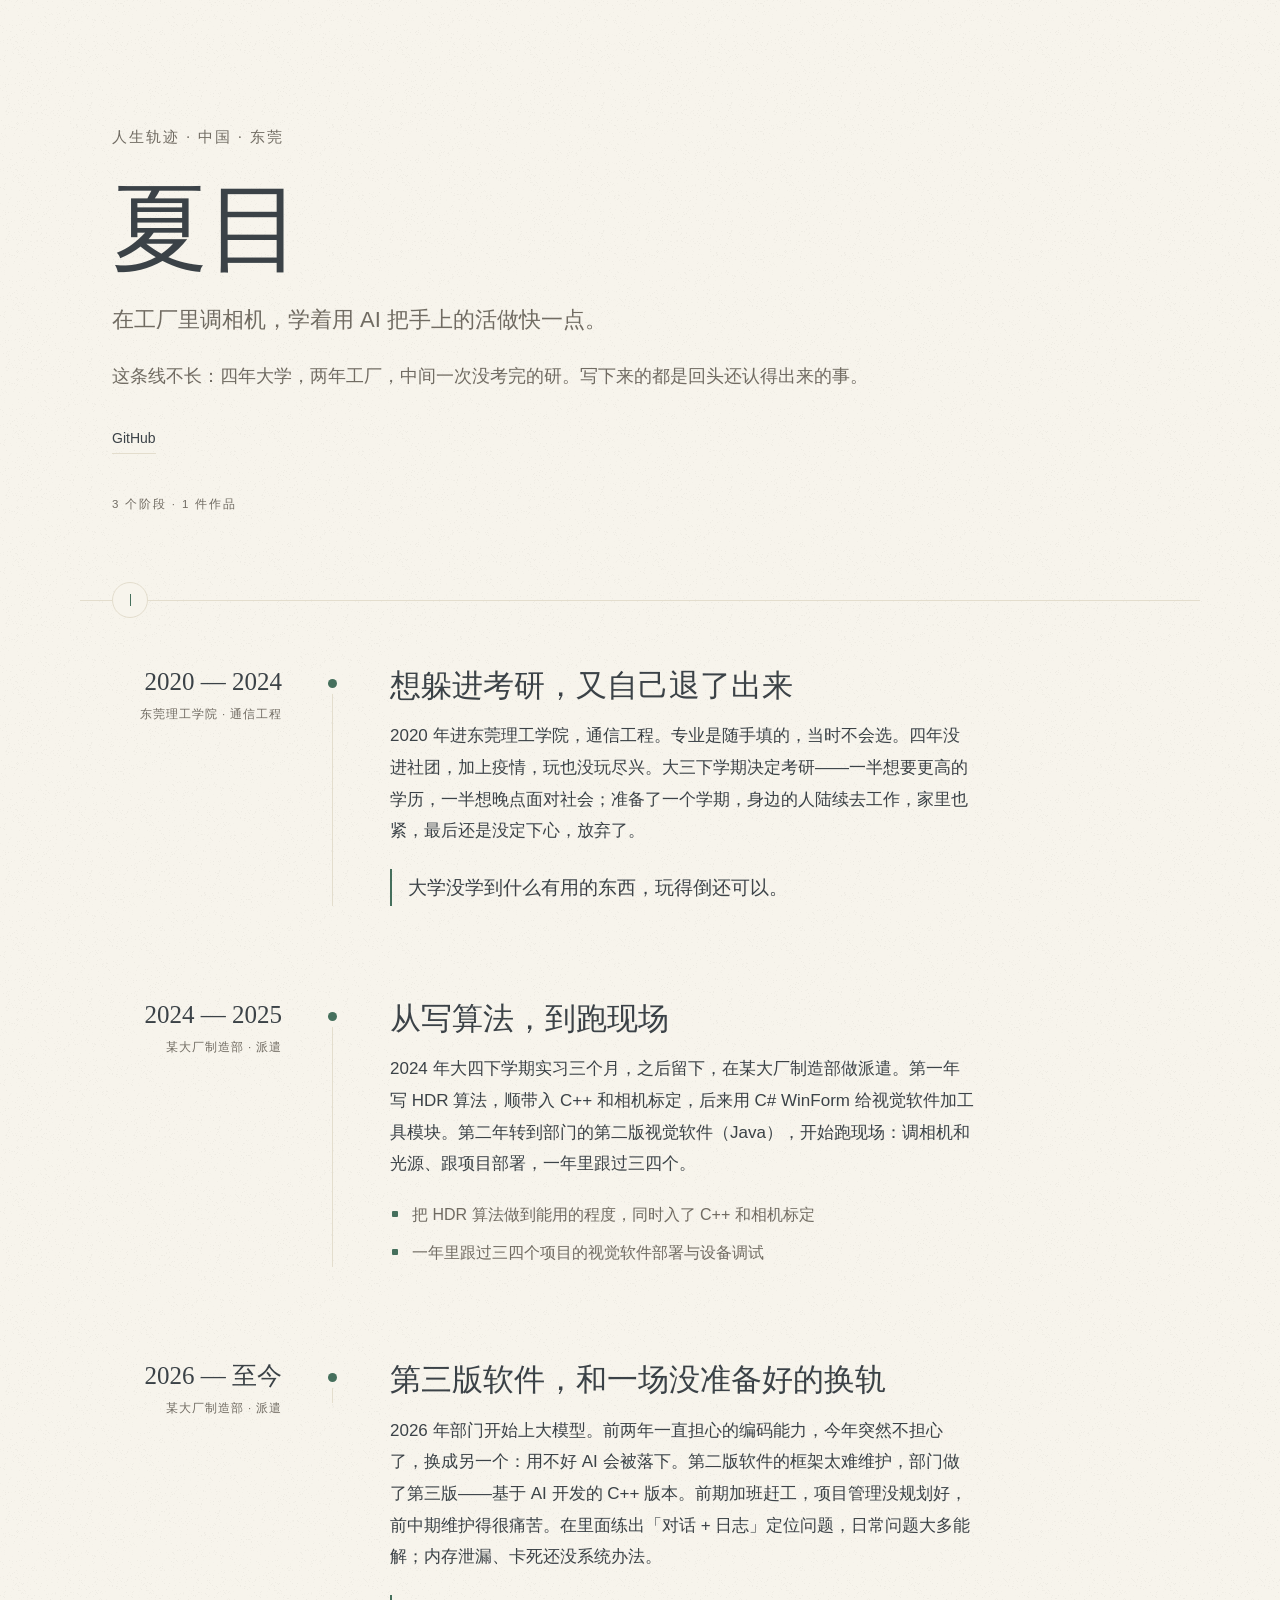
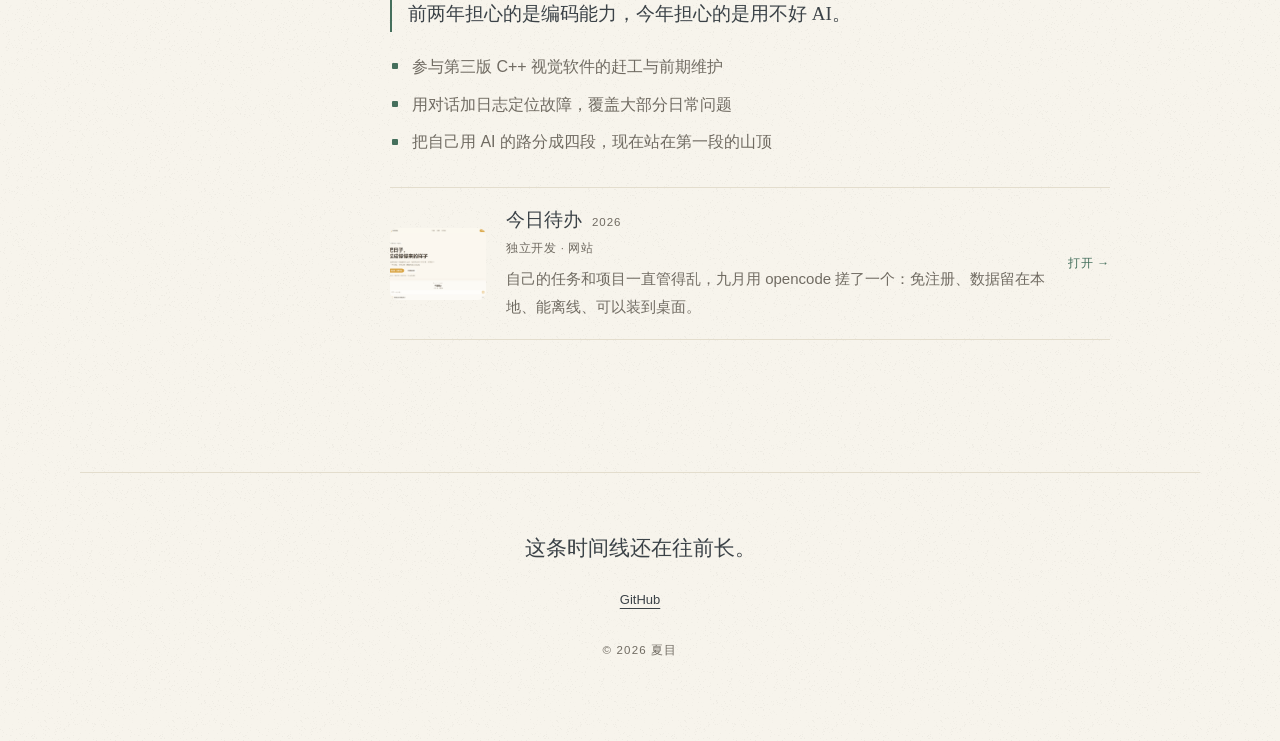
==== index.html @ 05bcc764 "人生时间线初版：夏目" ====
<!doctype html>
<html lang="zh-CN">
<head>
<meta charset="utf-8" />
<meta name="viewport" content="width=device-width, initial-scale=1" />
<title>夏目 · 人生轨迹</title>
<meta name="description" content="在工厂里调相机，学着用 AI 把手上的活做快一点。" />
<meta property="og:title" content="夏目 · 人生轨迹" />
<meta property="og:description" content="在工厂里调相机，学着用 AI 把手上的活做快一点。" />
<meta property="og:type" content="profile" />
<link rel="icon" href="data:image/svg+xml,%3Csvg%20xmlns%3D%22http%3A%2F%2Fwww.w3.org%2F2000%2Fsvg%22%20viewBox%3D%220%200%2064%2064%22%3E%3Crect%20width%3D%2264%22%20height%3D%2264%22%20rx%3D%2214%22%20fill%3D%22%233B4247%22%2F%3E%3Ccircle%20cx%3D%2232%22%20cy%3D%2232%22%20r%3D%229%22%20fill%3D%22%238FBFA6%22%2F%3E%3C%2Fsvg%3E" />
<link rel="stylesheet" href="styles.css" />
</head>
<body>
  <a class="skip-link" href="#timeline">跳到时间线</a>

  <header class="hero">
    <div class="hero-inner">
      <p class="eyebrow">人生轨迹 · 中国 · 东莞</p>
      <h1 class="name">夏目</h1>
      <p class="tagline">在工厂里调相机，学着用 AI 把手上的活做快一点。</p>
      <p class="intro">这条线不长：四年大学，两年工厂，中间一次没考完的研。写下来的都是回头还认得出来的事。</p>
      <nav class="hero-links" aria-label="联系方式">
        <a href="https://github.com/alanTaTaKa" target="_blank" rel="noopener noreferrer">GitHub</a>
      </nav>
      <p class="hero-count">3 个阶段 · 1 件作品</p>
    </div>
    <a class="scroll-cue" href="#timeline" aria-hidden="true" tabindex="-1"><span></span></a>
  </header>

  <main id="timeline" class="timeline" tabindex="-1">

      <section class="stage" id="stage-1">
        <div class="stage-year">
          <span class="year">2020 — 2024</span>
          <span class="place">东莞理工学院 · 通信工程</span>
        </div>
        <div class="stage-rail" aria-hidden="true">
          <span class="stage-dot"></span>
        </div>
        <div class="stage-card">
          <h2 class="stage-title">想躲进考研，又自己退了出来</h2>
          <p class="stage-summary">2020 年进东莞理工学院，通信工程。专业是随手填的，当时不会选。四年没进社团，加上疫情，玩也没玩尽兴。大三下学期决定考研——一半想要更高的学历，一半想晚点面对社会；准备了一个学期，身边的人陆续去工作，家里也紧，最后还是没定下心，放弃了。</p>
          <blockquote class="stage-quote">大学没学到什么有用的东西，玩得倒还可以。</blockquote>
          
          
        </div>
      </section>

      <section class="stage" id="stage-2">
        <div class="stage-year">
          <span class="year">2024 — 2025</span>
          <span class="place">某大厂制造部 · 派遣</span>
        </div>
        <div class="stage-rail" aria-hidden="true">
          <span class="stage-dot"></span>
        </div>
        <div class="stage-card">
          <h2 class="stage-title">从写算法，到跑现场</h2>
          <p class="stage-summary">2024 年大四下学期实习三个月，之后留下，在某大厂制造部做派遣。第一年写 HDR 算法，顺带入 C++ 和相机标定，后来用 C# WinForm 给视觉软件加工具模块。第二年转到部门的第二版视觉软件（Java），开始跑现场：调相机和光源、跟项目部署，一年里跟过三四个。</p>
          
          <ul class="achievements"><li>把 HDR 算法做到能用的程度，同时入了 C++ 和相机标定</li><li>一年里跟过三四个项目的视觉软件部署与设备调试</li></ul>
          
        </div>
      </section>

      <section class="stage" id="stage-3">
        <div class="stage-year">
          <span class="year">2026 — 至今</span>
          <span class="place">某大厂制造部 · 派遣</span>
        </div>
        <div class="stage-rail" aria-hidden="true">
          <span class="stage-dot"></span>
        </div>
        <div class="stage-card">
          <h2 class="stage-title">第三版软件，和一场没准备好的换轨</h2>
          <p class="stage-summary">2026 年部门开始上大模型。前两年一直担心的编码能力，今年突然不担心了，换成另一个：用不好 AI 会被落下。第二版软件的框架太难维护，部门做了第三版——基于 AI 开发的 C++ 版本。前期加班赶工，项目管理没规划好，前中期维护得很痛苦。在里面练出「对话 + 日志」定位问题，日常问题大多能解；内存泄漏、卡死还没系统办法。</p>
          <blockquote class="stage-quote">前两年担心的是编码能力，今年担心的是用不好 AI。</blockquote>
          <ul class="achievements"><li>参与第三版 C++ 视觉软件的赶工与前期维护</li><li>用对话加日志定位故障，覆盖大部分日常问题</li><li>把自己用 AI 的路分成四段，现在站在第一段的山顶</li></ul>
          <div class="works">
        <a class="work" href="https://my-todo-five-nu.vercel.app" target="_blank" rel="noopener noreferrer">
          <span class="work-thumb"><img src="assets/todo-cover.png" alt="今日待办 的封面" loading="lazy" /></span>
          <span class="work-body">
            <span class="work-head">
              <span class="work-title">今日待办</span>
              <span class="work-year">2026</span>
            </span>
            <span class="work-meta">独立开发 · 网站</span>
            <span class="work-summary">自己的任务和项目一直管得乱，九月用 opencode 搓了一个：免注册、数据留在本地、能离线、可以装到桌面。</span>
          </span>
          <span class="work-go" aria-hidden="true">打开 →</span>
        </a></div>
        </div>
      </section>
  </main>

  <footer class="footer">
    <p class="footer-note">这条时间线还在往前长。</p>
    <p class="footer-links">
      <a href="https://github.com/alanTaTaKa" target="_blank" rel="noopener noreferrer">GitHub</a>
    </p>
    <p class="copyright">© 2026 夏目</p>
  </footer>
</body>
</html>
---- styles.css ----
/* 人生时间线 · 设计系统
   颜色/字号一律走 :root，别在别处写十六进制。 */

:root {
  --paper: #f7f4ec;
  --surface: #fcfaf4;
  --ink: #3b4247;
  --muted: #706b62;
  --accent: #456f5c;
  --line: #e3ddcd;

  /* 作品占位底色：四个低饱和纸调，避免整页只有一种灰 */
  --tint-1: #e6ebe2;
  --tint-2: #dde6e4;
  --tint-3: #efe7da;
  --tint-4: #e9e4d6;

  --serif: Georgia, "Times New Roman", "Songti SC", "SimSun", serif;
  --sans: -apple-system, BlinkMacSystemFont, "Segoe UI", "PingFang SC", "Microsoft YaHei", "Noto Sans SC", sans-serif;
  --mono: "JetBrains Mono", ui-monospace, SFMono-Regular, Menlo, monospace;
  --kai: "KaiTi", "Kaiti SC", "STKaiti", "Songti SC", serif;

  --radius: 14px;
  --wrap: 1120px;
  --read: 760px;
}

/* 夜里：纸换成墨绿灰，字换成旧纸色，青还在 */
@media (prefers-color-scheme: dark) {
  :root {
    --paper: #171a18;
    --surface: #1d211e;
    --ink: #e7e4d8;
    --muted: #9aa096;
    --accent: #8fbfa6;
    --line: #2c332e;

    --tint-1: #232924;
    --tint-2: #1f2624;
    --tint-3: #2a2520;
    --tint-4: #242621;
  }
}

*,
*::before,
*::after {
  box-sizing: border-box;
}

html {
  scroll-behavior: smooth;
  /* 给 html 一个底色，body 的纸纹才不会被传播到画布（画布背景钉在视口上，
     会出现「字在动、纸不动」的错觉）——这样纸纹跟着内容一起滚 */
  background-color: var(--paper);
}

@media (prefers-reduced-motion: reduce) {
  html {
    scroll-behavior: auto;
  }
}

body {
  margin: 0;
  background-color: var(--paper);
  background-image: url("assets/paper.png");
  background-repeat: repeat;
  color: var(--ink);
  font-family: var(--sans);
  font-size: 17px;
  line-height: 1.86;
  -webkit-font-smoothing: antialiased;
}

a {
  color: inherit;
  text-decoration-thickness: 1px;
  text-underline-offset: 4px;
}

a:hover {
  color: var(--accent);
}

:focus-visible {
  outline: 2px solid var(--accent);
  outline-offset: 3px;
  border-radius: 4px;
}

/* 键盘用户跳过首屏；平时藏在视口外，聚焦时才露出来 */
.skip-link {
  position: absolute;
  left: 16px;
  top: -80px;
  z-index: 10;
  padding: 10px 16px;
  border-radius: 8px;
  background: var(--ink);
  color: var(--paper);
  font-family: var(--sans);
  font-size: 14px;
  text-decoration: none;
  transition: top 0.15s ease;
}

.skip-link:focus {
  top: 16px;
}

/* 跳到 main 是程序化聚焦，不需要给整页画一个框 */
.timeline:focus {
  outline: none;
}

/* ---------- 首屏 ---------- */

.hero {
  position: relative;
  max-width: var(--wrap);
  margin: 0 auto;
  padding: 124px 32px 84px;
  border-bottom: 1px solid var(--line);
}

.eyebrow {
  margin: 0 0 26px;
  font-family: var(--kai);
  font-size: 15px;
  letter-spacing: 0.14em;
  color: var(--muted);
}

.name {
  margin: 0;
  font-family: var(--serif);
  font-size: clamp(54px, 7.6vw, 96px);
  line-height: 1.06;
  letter-spacing: -0.012em;
  font-weight: 500;
}

.tagline {
  max-width: var(--read);
  margin: 22px 0 0;
  font-size: clamp(18px, 1.9vw, 22px);
  line-height: 1.62;
  color: var(--muted);
}

.intro {
  max-width: var(--read);
  margin: 22px 0 0;
  font-family: var(--kai);
  font-size: 17.5px;
  line-height: 1.95;
  color: var(--muted);
}

.hero-links {
  display: flex;
  flex-wrap: wrap;
  gap: 10px 26px;
  margin-top: 32px;
  font-family: var(--sans);
  font-size: 14px;
}

.hero-links a {
  text-decoration: none;
  border-bottom: 1px solid var(--line);
  padding-bottom: 2px;
}

.hero-links a:hover {
  border-color: var(--accent);
}

.hero-count {
  margin: 40px 0 0;
  font-family: var(--sans);
  font-size: 11.5px;
  letter-spacing: 0.16em;
  color: var(--muted);
}

.scroll-cue {
  position: absolute;
  left: 32px;
  bottom: -18px;
  width: 36px;
  height: 36px;
  border-radius: 50%;
  border: 1px solid var(--line);
  background: var(--paper);
  display: grid;
  place-items: center;
}

.scroll-cue span {
  width: 1px;
  height: 12px;
  background: var(--accent);
  animation: cue 1.8s ease-in-out infinite;
}

@keyframes cue {
  0%, 100% { transform: translateY(-2px); opacity: 0.4; }
  50% { transform: translateY(3px); opacity: 1; }
}

@media (prefers-reduced-motion: reduce) {
  .scroll-cue span { animation: none; }
}

/* ---------- 时间线 ---------- */

.timeline {
  position: relative;
  max-width: var(--wrap);
  margin: 0 auto;
  padding: 64px 32px 40px;
}

.stage {
  position: relative;
  display: grid;
  grid-template-columns: 170px 52px minmax(0, 1fr);
  gap: 0 24px;
  padding: 0 0 92px;
}

.stage-rail {
  position: relative;
}

/* 每段自己画一段竖线，接起来就是整条时间轴，不用猜绝对坐标 */
.stage-rail::before {
  content: "";
  position: absolute;
  left: 50%;
  top: 14px;
  bottom: 0;
  width: 1px;
  margin-left: -0.5px;
  background: var(--line);
}

.stage:not(:last-child) .stage-rail::before {
  bottom: 0;
}

.stage:last-child .stage-rail::before {
  bottom: auto;
  height: 30px;
}

.stage-dot {
  position: absolute;
  top: 14px;
  left: 50%;
  width: 9px;
  height: 9px;
  margin-left: -4.5px;
  border-radius: 50%;
  background: var(--accent);
  box-shadow: 0 0 0 6px var(--paper);
}

.stage-year {
  padding-top: 2px;
  text-align: right;
}

.stage-year .year {
  display: block;
  font-family: var(--serif);
  font-size: 25px;
  line-height: 1.2;
  color: var(--ink);
  white-space: nowrap;
}

.stage-year .place {
  display: block;
  margin-top: 8px;
  font-family: var(--sans);
  font-size: 11.5px;
  letter-spacing: 0.08em;
  color: var(--muted);
  line-height: 1.6;
}

.stage-card {
  padding: 0 0 0 8px;
}

.stage-title {
  margin: 0;
  font-family: var(--serif);
  font-size: clamp(24px, 2.5vw, 31px);
  line-height: 1.34;
  font-weight: 500;
  text-wrap: balance;
}

.stage-summary {
  max-width: 62ch;
  margin: 14px 0 0;
  color: var(--ink);
  text-wrap: pretty;
}

.achievements {
  list-style: none;
  margin: 20px 0 0;
  padding: 0;
  max-width: 62ch;
}

.achievements li {
  position: relative;
  padding-left: 22px;
  margin-top: 8px;
  color: var(--muted);
  font-size: 16px;
}

.achievements li::before {
  content: "";
  position: absolute;
  left: 2px;
  top: 0.72em;
  width: 6px;
  height: 6px;
  background: var(--accent);
  border-radius: 1px;
}

/* ---------- 作品：友人帐式条目 ---------- */

.works {
  margin-top: 30px;
  max-width: 720px;
  border-top: 1px solid var(--line);
  border-bottom: 1px solid var(--line);
}

.work {
  display: grid;
  grid-template-columns: 96px minmax(0, 1fr) auto;
  align-items: center;
  gap: 20px;
  padding: 18px 0;
  border: 0;
  border-bottom: 1px solid var(--line);
  background: transparent;
  text-decoration: none;
}

.work:last-child {
  border-bottom: 0;
}

.work:hover {
  color: inherit;
}

.work:hover .work-title {
  color: var(--accent);
}

.work:hover .work-go {
  transform: translateX(4px);
}

.work-thumb {
  display: block;
  width: 96px;
  aspect-ratio: 4 / 3;
  border-radius: 8px;
  background: var(--tint-1);
  overflow: hidden;
}

.work-thumb img {
  width: 100%;
  height: 100%;
  object-fit: cover;
  display: block;
}

.thumb-fallback {
  display: grid;
  place-items: center;
  width: 100%;
  height: 100%;
  font-family: var(--serif);
  font-size: 19px;
  letter-spacing: 0.06em;
  color: var(--ink);
  background: var(--tint-1);
}

.work-body {
  display: block;
  min-width: 0;
}

.work-head {
  display: flex;
  align-items: baseline;
  flex-wrap: wrap;
  gap: 4px 10px;
}

.work-title {
  font-family: var(--serif);
  font-size: 19px;
  font-weight: 500;
  line-height: 1.45;
  transition: color 0.18s ease;
}

.work-year {
  font-family: var(--sans);
  font-size: 11.5px;
  letter-spacing: 0.08em;
  color: var(--muted);
}

.work-meta {
  display: block;
  margin-top: 4px;
  font-family: var(--sans);
  font-size: 11.5px;
  letter-spacing: 0.06em;
  color: var(--muted);
}

.work-summary {
  display: block;
  margin-top: 6px;
  font-size: 15px;
  color: var(--muted);
}

.work-go {
  font-family: var(--sans);
  font-size: 12px;
  letter-spacing: 0.06em;
  color: var(--accent);
  white-space: nowrap;
  transition: transform 0.18s ease;
}

@media (prefers-reduced-motion: reduce) {
  .work-go,
  .work-title {
    transition: none;
  }
}

/* ---------- 页尾 ---------- */

.footer {
  max-width: var(--wrap);
  margin: 0 auto;
  padding: 56px 32px 80px;
  border-top: 1px solid var(--line);
  text-align: center;
}

/* 一段手记式引语；内容来自 content.json 的 stages[].quote，没有就不渲染 */
.stage-quote {
  max-width: 58ch;
  margin: 22px 0 0;
  padding-left: 16px;
  border-left: 2px solid var(--accent);
  font-family: var(--kai);
  font-size: 19px;
  line-height: 1.95;
  color: var(--ink);
}

.footer-note {
  margin: 0;
  font-family: var(--kai);
  font-size: 21px;
}

.footer-links {
  display: flex;
  justify-content: center;
  gap: 24px;
  margin: 20px 0 0;
  font-family: var(--sans);
  font-size: 13px;
}

.copyright {
  margin: 28px 0 0;
  font-family: var(--sans);
  font-size: 11.5px;
  letter-spacing: 0.1em;
  color: var(--muted);
}

/* ---------- 平板 ---------- */

@media (max-width: 900px) {
  .stage {
    grid-template-columns: 140px 48px minmax(0, 1fr);
    gap: 0 16px;
  }

  .stage-year .year {
    font-size: 22px;
  }

  .work {
    grid-template-columns: 84px minmax(0, 1fr) auto;
    gap: 16px;
  }

  .work-thumb {
    width: 84px;
  }
}

/* ---------- 手机 ---------- */

@media (max-width: 640px) {
  body {
    font-size: 16px;
  }

  .hero {
    padding: 72px 20px 64px;
  }

  .scroll-cue {
    display: none;
  }

  .timeline {
    padding: 48px 20px 24px;
  }

  .stage {
    display: block;
    padding: 0 0 64px 48px;
  }

  .stage-rail {
    position: absolute;
    left: 0;
    top: 0;
    width: 20px;
    height: 100%;
  }

  .stage-rail::before {
    left: 7px;
    margin-left: 0;
    top: 14px;
  }

  .stage:last-child .stage-rail::before {
    height: 30px;
  }

  .stage-dot {
    left: 7px;
    margin-left: 0;
  }

  .stage-year {
    text-align: left;
    margin-bottom: 8px;
  }

  .stage-year .year {
    font-size: 20px;
  }

  .stage-year .place {
    display: inline;
    margin: 0 0 0 10px;
  }

  .stage-card {
    padding: 0;
  }

  .stage-title {
    font-size: 23px;
  }

  .stage-summary,
  .achievements {
    max-width: none;
  }

  .works {
    max-width: none;
  }

  .work {
    grid-template-columns: 64px minmax(0, 1fr);
    gap: 14px;
    padding: 16px 0;
  }

  .work-thumb {
    width: 64px;
    border-radius: 6px;
  }

  .work-go {
    display: none;
  }

  .footer {
    padding: 40px 20px 64px;
  }
}

/* ---------- 打印：存 PDF 时像一本小册子 ---------- */

@page {
  margin: 16mm 18mm;
}

@media print {
  :root {
    --paper: #ffffff;
    --surface: #ffffff;
    --ink: #111111;
    --muted: #4a4a4a;
    --accent: #111111;
    --line: #c9c4b8;
  }

  body {
    background: var(--paper);
    background-image: none;
    font-size: 10.5pt;
    line-height: 1.65;
  }

  .skip-link,
  .scroll-cue,
  .hero-links,
  .hero-count,
  .footer-links,
  .stage-rail,
  .work-go {
    display: none !important;
  }

  /* 纸上没有「居中窄栏」这回事：三块都吃满版心，才对得齐 */
  .hero,
  .timeline,
  .footer {
    max-width: none;
    margin: 0;
    padding-left: 0;
    padding-right: 0;
  }

  .hero {
    padding: 0 0 14mm;
  }

  .name {
    font-size: 30pt;
  }

  .tagline {
    font-size: 12pt;
  }

  .intro {
    font-family: var(--sans);
    font-size: 10pt;
  }

  .timeline {
    padding: 0;
    max-width: none;
  }

  /* 段可以跨页，但标题别孤零零留在页脚 */
  .stage {
    display: block;
    padding: 0 0 10mm;
  }

  .stage-year,
  .stage-title,
  .stage-summary,
  .stage-quote {
    break-after: avoid;
    page-break-after: avoid;
  }

  .stage-year {
    margin-bottom: 2mm;
    text-align: left;
  }

  .stage-year .year {
    font-size: 13pt;
  }

  .stage-year .place {
    display: inline;
    margin-left: 4mm;
  }

  .stage-card {
    padding: 0;
  }

  .stage-title {
    font-size: 15pt;
  }

  .stage-summary,
  .stage-quote,
  .achievements {
    max-width: none;
  }

  .works {
    max-width: none;
    margin-top: 6mm;
    break-inside: avoid;
    page-break-inside: avoid;
  }

  /* grid 容器在分页时不吃 break-inside，改成块+浮动，一行才不会被切两半 */
  .work {
    display: block;
    padding: 3mm 0;
    overflow: hidden;
    break-inside: avoid;
    page-break-inside: avoid;
  }

  .work-thumb {
    float: left;
    width: 22mm;
    margin-right: 4mm;
    border: 1px solid var(--line);
  }

  /* 打印默认不印背景色，占位块只剩字，给它一条边框 */
  .thumb-fallback {
    border: 1px solid var(--line);
  }

  .footer {
    padding-top: 6mm;
  }
}
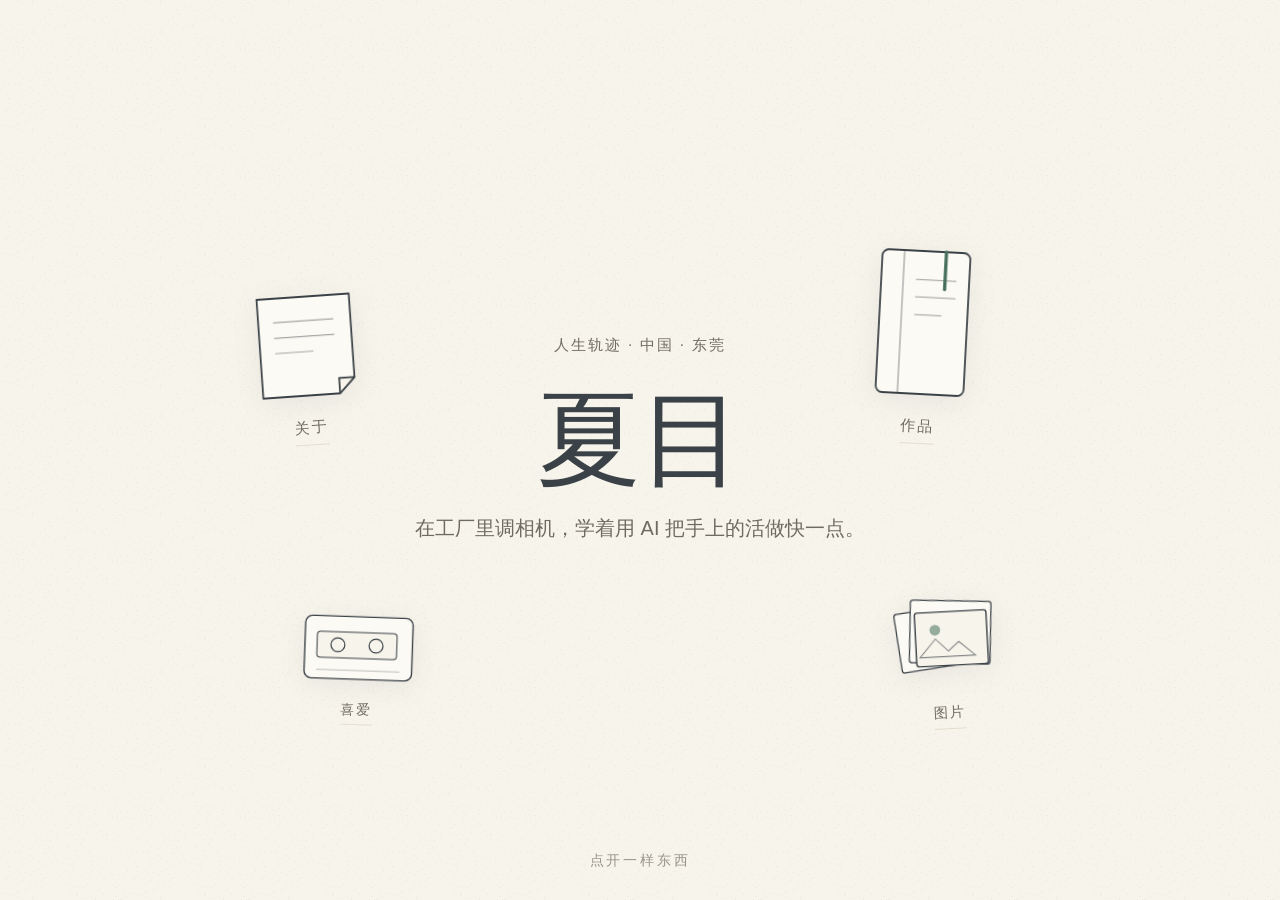
==== commit 9c9654fd: "多页结构：主页（可拖拽摆放）+ 关于 + 作品 + 喜爱 + 图片" ====
--- a/index.html
+++ b/index.html
@@ -5,101 +5,50 @@
 <meta name="viewport" content="width=device-width, initial-scale=1" />
 <title>夏目 · 人生轨迹</title>
 <meta name="description" content="在工厂里调相机，学着用 AI 把手上的活做快一点。" />
+<meta name="robots" content="noindex, nofollow" />
 <meta property="og:title" content="夏目 · 人生轨迹" />
 <meta property="og:description" content="在工厂里调相机，学着用 AI 把手上的活做快一点。" />
 <meta property="og:type" content="profile" />
 <link rel="icon" href="data:image/svg+xml,%3Csvg%20xmlns%3D%22http%3A%2F%2Fwww.w3.org%2F2000%2Fsvg%22%20viewBox%3D%220%200%2064%2064%22%3E%3Crect%20width%3D%2264%22%20height%3D%2264%22%20rx%3D%2214%22%20fill%3D%22%233B4247%22%2F%3E%3Ccircle%20cx%3D%2232%22%20cy%3D%2232%22%20r%3D%229%22%20fill%3D%22%238FBFA6%22%2F%3E%3C%2Fsvg%3E" />
 <link rel="stylesheet" href="styles.css" />
 </head>
-<body>
-  <a class="skip-link" href="#timeline">跳到时间线</a>
-
-  <header class="hero">
-    <div class="hero-inner">
+<body class="page-home">
+<a class="skip-link" href="#main">跳到正文</a>
+  <main id="main" class="home">
+    
+    <div class="home-intro">
       <p class="eyebrow">人生轨迹 · 中国 · 东莞</p>
       <h1 class="name">夏目</h1>
       <p class="tagline">在工厂里调相机，学着用 AI 把手上的活做快一点。</p>
-      <p class="intro">这条线不长：四年大学，两年工厂，中间一次没考完的研。写下来的都是回头还认得出来的事。</p>
-      <nav class="hero-links" aria-label="联系方式">
-        <a href="https://github.com/alanTaTaKa" target="_blank" rel="noopener noreferrer">GitHub</a>
-      </nav>
-      <p class="hero-count">3 个阶段 · 1 件作品</p>
     </div>
-    <a class="scroll-cue" href="#timeline" aria-hidden="true" tabindex="-1"><span></span></a>
-  </header>
-
-  <main id="timeline" class="timeline" tabindex="-1">
-
-      <section class="stage" id="stage-1">
-        <div class="stage-year">
-          <span class="year">2020 — 2024</span>
-          <span class="place">东莞理工学院 · 通信工程</span>
-        </div>
-        <div class="stage-rail" aria-hidden="true">
-          <span class="stage-dot"></span>
-        </div>
-        <div class="stage-card">
-          <h2 class="stage-title">想躲进考研，又自己退了出来</h2>
-          <p class="stage-summary">2020 年进东莞理工学院，通信工程。专业是随手填的，当时不会选。四年没进社团，加上疫情，玩也没玩尽兴。大三下学期决定考研——一半想要更高的学历，一半想晚点面对社会；准备了一个学期，身边的人陆续去工作，家里也紧，最后还是没定下心，放弃了。</p>
-          <blockquote class="stage-quote">大学没学到什么有用的东西，玩得倒还可以。</blockquote>
-          
-          
-        </div>
-      </section>
-
-      <section class="stage" id="stage-2">
-        <div class="stage-year">
-          <span class="year">2024 — 2025</span>
-          <span class="place">某大厂制造部 · 派遣</span>
-        </div>
-        <div class="stage-rail" aria-hidden="true">
-          <span class="stage-dot"></span>
-        </div>
-        <div class="stage-card">
-          <h2 class="stage-title">从写算法，到跑现场</h2>
-          <p class="stage-summary">2024 年大四下学期实习三个月，之后留下，在某大厂制造部做派遣。第一年写 HDR 算法，顺带入 C++ 和相机标定，后来用 C# WinForm 给视觉软件加工具模块。第二年转到部门的第二版视觉软件（Java），开始跑现场：调相机和光源、跟项目部署，一年里跟过三四个。</p>
-          
-          <ul class="achievements"><li>把 HDR 算法做到能用的程度，同时入了 C++ 和相机标定</li><li>一年里跟过三四个项目的视觉软件部署与设备调试</li></ul>
-          
-        </div>
-      </section>
-
-      <section class="stage" id="stage-3">
-        <div class="stage-year">
-          <span class="year">2026 — 至今</span>
-          <span class="place">某大厂制造部 · 派遣</span>
-        </div>
-        <div class="stage-rail" aria-hidden="true">
-          <span class="stage-dot"></span>
-        </div>
-        <div class="stage-card">
-          <h2 class="stage-title">第三版软件，和一场没准备好的换轨</h2>
-          <p class="stage-summary">2026 年部门开始上大模型。前两年一直担心的编码能力，今年突然不担心了，换成另一个：用不好 AI 会被落下。第二版软件的框架太难维护，部门做了第三版——基于 AI 开发的 C++ 版本。前期加班赶工，项目管理没规划好，前中期维护得很痛苦。在里面练出「对话 + 日志」定位问题，日常问题大多能解；内存泄漏、卡死还没系统办法。</p>
-          <blockquote class="stage-quote">前两年担心的是编码能力，今年担心的是用不好 AI。</blockquote>
-          <ul class="achievements"><li>参与第三版 C++ 视觉软件的赶工与前期维护</li><li>用对话加日志定位故障，覆盖大部分日常问题</li><li>把自己用 AI 的路分成四段，现在站在第一段的山顶</li></ul>
-          <div class="works">
-        <a class="work" href="https://my-todo-five-nu.vercel.app" target="_blank" rel="noopener noreferrer">
-          <span class="work-thumb"><img src="assets/todo-cover.png" alt="今日待办 的封面" loading="lazy" /></span>
-          <span class="work-body">
-            <span class="work-head">
-              <span class="work-title">今日待办</span>
-              <span class="work-year">2026</span>
-            </span>
-            <span class="work-meta">独立开发 · 网站</span>
-            <span class="work-summary">自己的任务和项目一直管得乱，九月用 opencode 搓了一个：免注册、数据留在本地、能离线、可以装到桌面。</span>
-          </span>
-          <span class="work-go" aria-hidden="true">打开 →</span>
-        </a></div>
-        </div>
-      </section>
+    <div class="objects" aria-label="入口">
+      <a class="object" href="about/" style="--x:24%;--y:40%;--r:-4deg;--s:1"><span class="object-art"><svg viewBox="0 0 120 120" aria-hidden="true">
+    <path d="M18 20h84v76l-14 14H18z" fill="var(--surface)" stroke="currentColor" stroke-width="1.6" stroke-linejoin="round"/>
+    <path d="M88 96v14l14-14z" fill="var(--paper)" stroke="currentColor" stroke-width="1.6" stroke-linejoin="round"/>
+    <path d="M32 42h54M32 56h54M32 70h34" stroke="currentColor" stroke-width="1.1" opacity=".45" stroke-linecap="round"/>
+  </svg></span><span class="object-label">关于</span></a>
+      <a class="object" href="works/" style="--x:72%;--y:38%;--r:3deg;--s:1"><span class="object-art"><svg viewBox="0 0 120 150" aria-hidden="true">
+    <rect x="20" y="10" width="80" height="130" rx="6" fill="var(--surface)" stroke="currentColor" stroke-width="1.6"/>
+    <path d="M40 10v130" stroke="currentColor" stroke-width="1.2" opacity=".45"/>
+    <path d="M52 36h36M52 52h36M52 68h24" stroke="currentColor" stroke-width="1.1" opacity=".4" stroke-linecap="round"/>
+    <path d="M78 10v34" stroke="var(--accent)" stroke-width="3" stroke-linecap="round"/>
+  </svg></span><span class="object-label">作品</span></a>
+      <a class="object" href="likes/" style="--x:28%;--y:74%;--r:2deg;--s:0.92"><span class="object-art"><svg viewBox="0 0 140 96" aria-hidden="true">
+    <rect x="8" y="12" width="124" height="72" rx="8" fill="var(--surface)" stroke="currentColor" stroke-width="1.6"/>
+    <rect x="22" y="30" width="92" height="30" rx="4" fill="var(--paper)" stroke="currentColor" stroke-width="1.2"/>
+    <circle cx="46" cy="45" r="8" stroke="currentColor" stroke-width="1.4" fill="none"/>
+    <circle cx="90" cy="45" r="8" stroke="currentColor" stroke-width="1.4" fill="none"/>
+    <path d="M22 74h96" stroke="currentColor" stroke-width="1.1" opacity=".35"/>
+  </svg></span><span class="object-label">喜爱</span></a>
+      <a class="object" href="photos/" style="--x:74%;--y:73%;--r:-3deg;--s:0.95"><span class="object-art"><svg viewBox="0 0 140 120" aria-hidden="true">
+    <rect x="16" y="26" width="86" height="66" rx="3" fill="var(--surface)" stroke="currentColor" stroke-width="1.4" transform="rotate(-6 59 59)"/>
+    <rect x="30" y="18" width="90" height="70" rx="3" fill="var(--surface)" stroke="currentColor" stroke-width="1.4" transform="rotate(4 75 53)"/>
+    <rect x="36" y="30" width="80" height="60" rx="3" fill="var(--paper)" stroke="currentColor" stroke-width="1.6"/>
+    <circle cx="58" cy="50" r="6" fill="var(--accent)" opacity=".55"/>
+    <path d="M40 80l18-20 14 14 12-10 18 16z" fill="none" stroke="currentColor" stroke-width="1.2" opacity=".6"/>
+  </svg></span><span class="object-label">图片</span></a>
+    </div>
+    <p class="home-hint">点开一样东西</p>
   </main>
-
-  <footer class="footer">
-    <p class="footer-note">这条时间线还在往前长。</p>
-    <p class="footer-links">
-      <a href="https://github.com/alanTaTaKa" target="_blank" rel="noopener noreferrer">GitHub</a>
-    </p>
-    <p class="copyright">© 2026 夏目</p>
-  </footer>
 </body>
 </html>
--- a/styles.css
+++ b/styles.css
@@ -627,6 +627,296 @@
   }
 }
 
+/* ---------- 主导航（内页） ---------- */
+
+.site-nav {
+  display: flex;
+  justify-content: flex-end;
+  gap: 22px;
+  padding: 26px 32px 0;
+  max-width: var(--wrap);
+  margin: 0 auto;
+  font-family: var(--sans);
+  font-size: 13px;
+  letter-spacing: 0.06em;
+}
+
+.site-nav a {
+  color: var(--muted);
+  text-decoration: none;
+  border-bottom: 1px solid transparent;
+  padding-bottom: 2px;
+}
+
+.site-nav a:hover,
+.site-nav a[aria-current="page"] {
+  color: var(--ink);
+  border-color: var(--accent);
+}
+
+.site-nav .home-link::before {
+  content: "← ";
+  color: var(--accent);
+}
+
+/* ---------- 主页：一屏，四样东西 ---------- */
+
+.page-home {
+  min-height: 100svh;
+}
+
+.home {
+  position: relative;
+  min-height: 100svh;
+  overflow: hidden;
+  display: grid;
+  place-items: center;
+  padding: 48px 24px 72px;
+}
+
+.home-bg {
+  position: absolute;
+  inset: 0;
+  background-size: cover;
+  background-position: center;
+  z-index: -1;
+}
+
+/* 背景图缓慢呼吸；系统要求减少动态就停 */
+.home-bg.is-slow {
+  animation: breathe 34s ease-in-out infinite alternate;
+}
+
+@keyframes breathe {
+  from { transform: scale(1); }
+  to   { transform: scale(1.045); }
+}
+
+.home-intro {
+  position: relative;
+  text-align: center;
+  max-width: 680px;
+}
+
+.home-intro .name {
+  font-size: clamp(48px, 9vw, 104px);
+  line-height: 1.04;
+  margin: 10px 0 0;
+}
+
+.home-intro .tagline {
+  margin: 18px 0 0;
+  color: var(--muted);
+  font-size: clamp(16px, 1.8vw, 20px);
+}
+
+.objects {
+  position: absolute;
+  inset: 0;
+  pointer-events: none;
+}
+
+.object {
+  position: absolute;
+  left: var(--x);
+  top: var(--y);
+  width: 132px;
+  transform: translate(-50%, -50%) rotate(var(--r)) scale(var(--s));
+  display: grid;
+  justify-items: center;
+  gap: 8px;
+  color: var(--ink);
+  text-decoration: none;
+  pointer-events: auto;
+  transition: transform 0.22s ease;
+}
+
+.object:hover {
+  transform: translate(-50%, -54%) rotate(var(--r)) scale(calc(var(--s) * 1.05));
+}
+
+.object-art {
+  display: block;
+  width: 100%;
+  filter: drop-shadow(0 6px 14px rgb(0 0 0 / 0.06));
+}
+
+.object-art svg,
+.object-art img {
+  display: block;
+  width: 100%;
+  height: auto;
+}
+
+.object-label {
+  font-family: var(--kai);
+  font-size: 15px;
+  letter-spacing: 0.16em;
+  color: var(--muted);
+  border-bottom: 1px solid var(--line);
+  padding-bottom: 2px;
+}
+
+.object:hover .object-label {
+  color: var(--ink);
+  border-color: var(--accent);
+}
+
+.object.is-soon {
+  cursor: default;
+  opacity: 0.65;
+}
+
+.object-note {
+  font-size: 11px;
+  letter-spacing: 0.1em;
+  color: var(--muted);
+}
+
+.home-hint {
+  position: absolute;
+  bottom: 26px;
+  left: 0;
+  right: 0;
+  margin: 0;
+  text-align: center;
+  font-family: var(--kai);
+  font-size: 14px;
+  letter-spacing: 0.2em;
+  color: var(--muted);
+  opacity: 0.7;
+}
+
+@media (prefers-reduced-motion: reduce) {
+  .home-bg.is-slow { animation: none; }
+  .object,
+  .object:hover { transition: none; transform: translate(-50%, -50%) rotate(var(--r)) scale(var(--s)); }
+}
+
+/* ---------- 内页（作品 / 喜爱 / 图片） ---------- */
+
+.inner-page {
+  max-width: var(--read);
+  margin: 0 auto;
+  padding: 8px 32px 96px;
+}
+
+.inner-head {
+  padding: 28px 0 8px;
+}
+
+.inner-title {
+  margin: 6px 0 0;
+  font-family: var(--serif);
+  font-size: clamp(28px, 4vw, 42px);
+  font-weight: 500;
+  line-height: 1.25;
+}
+
+.inner-page .works {
+  max-width: none;
+  margin-top: 26px;
+}
+
+.empty-state {
+  margin: 30px 0;
+  color: var(--muted);
+  font-family: var(--kai);
+  font-size: 17px;
+}
+
+.like-list {
+  list-style: none;
+  margin: 24px 0 0;
+  padding: 0;
+  border-top: 1px solid var(--line);
+}
+
+.like {
+  padding: 14px 0;
+  border-bottom: 1px solid var(--line);
+}
+
+.like-title {
+  font-family: var(--serif);
+  font-size: 18px;
+}
+
+.like-note {
+  margin-left: 10px;
+  color: var(--muted);
+  font-size: 14px;
+}
+
+.photo-grid {
+  display: grid;
+  grid-template-columns: repeat(auto-fill, minmax(220px, 1fr));
+  gap: 14px;
+  margin-top: 24px;
+}
+
+.photo {
+  margin: 0;
+}
+
+.photo img {
+  width: 100%;
+  display: block;
+  border-radius: 10px;
+}
+
+.photo figcaption {
+  margin-top: 6px;
+  font-size: 12px;
+  color: var(--muted);
+}
+
+/* ---------- 主页 / 内页：手机 ---------- */
+
+@media (max-width: 720px) {
+  .site-nav {
+    padding: 18px 20px 0;
+    gap: 16px;
+  }
+
+  .home {
+    display: block;
+    padding: 32px 20px 48px;
+    min-height: auto;
+  }
+
+  .home-intro {
+    text-align: left;
+    margin-bottom: 28px;
+  }
+
+  .objects {
+    position: static;
+    display: grid;
+    grid-template-columns: 1fr 1fr;
+    gap: 22px 16px;
+    pointer-events: auto;
+  }
+
+  .object,
+  .object:hover {
+    position: static;
+    transform: none;
+    width: auto;
+    justify-self: center;
+    max-width: 120px;
+  }
+
+  .home-hint {
+    position: static;
+    margin-top: 34px;
+  }
+
+  .inner-page {
+    padding: 8px 20px 64px;
+  }
+}
+
 /* ---------- 打印：存 PDF 时像一本小册子 ---------- */
 
 @page {
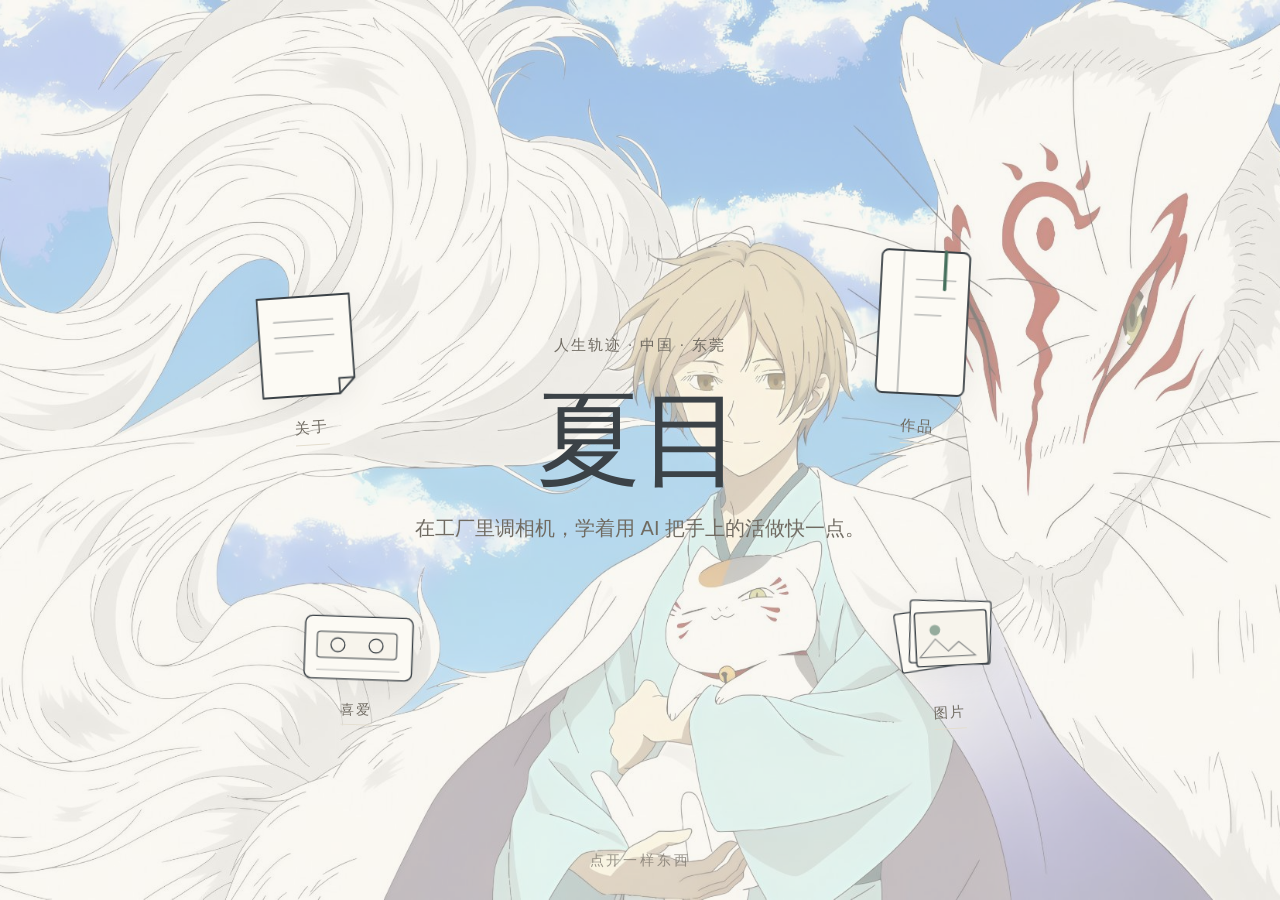
==== commit f67b38e5: "主页背景：修掉 z-index 遮住的问题；加压暗滑块；背景图改名 home-bg.jpg" ====
--- a/index.html
+++ b/index.html
@@ -15,7 +15,7 @@
 <body class="page-home">
 <a class="skip-link" href="#main">跳到正文</a>
   <main id="main" class="home">
-    
+    <div class="home-bg" style="background-image:url('assets/home-bg.jpg');--scrim:0.55"></div>
     <div class="home-intro">
       <p class="eyebrow">人生轨迹 · 中国 · 东莞</p>
       <h1 class="name">夏目</h1>
--- a/styles.css
+++ b/styles.css
@@ -679,7 +679,15 @@
   inset: 0;
   background-size: cover;
   background-position: center;
-  z-index: -1;
+}
+
+/* 压一层纸色半透明，照片再花字也读得清（纯色，不是渐变）；浓度用 --scrim 调，默认 0.55 */
+.home-bg::after {
+  content: "";
+  position: absolute;
+  inset: 0;
+  background: var(--paper);
+  opacity: var(--scrim, 0.55);
 }
 
 /* 背景图缓慢呼吸；系统要求减少动态就停 */
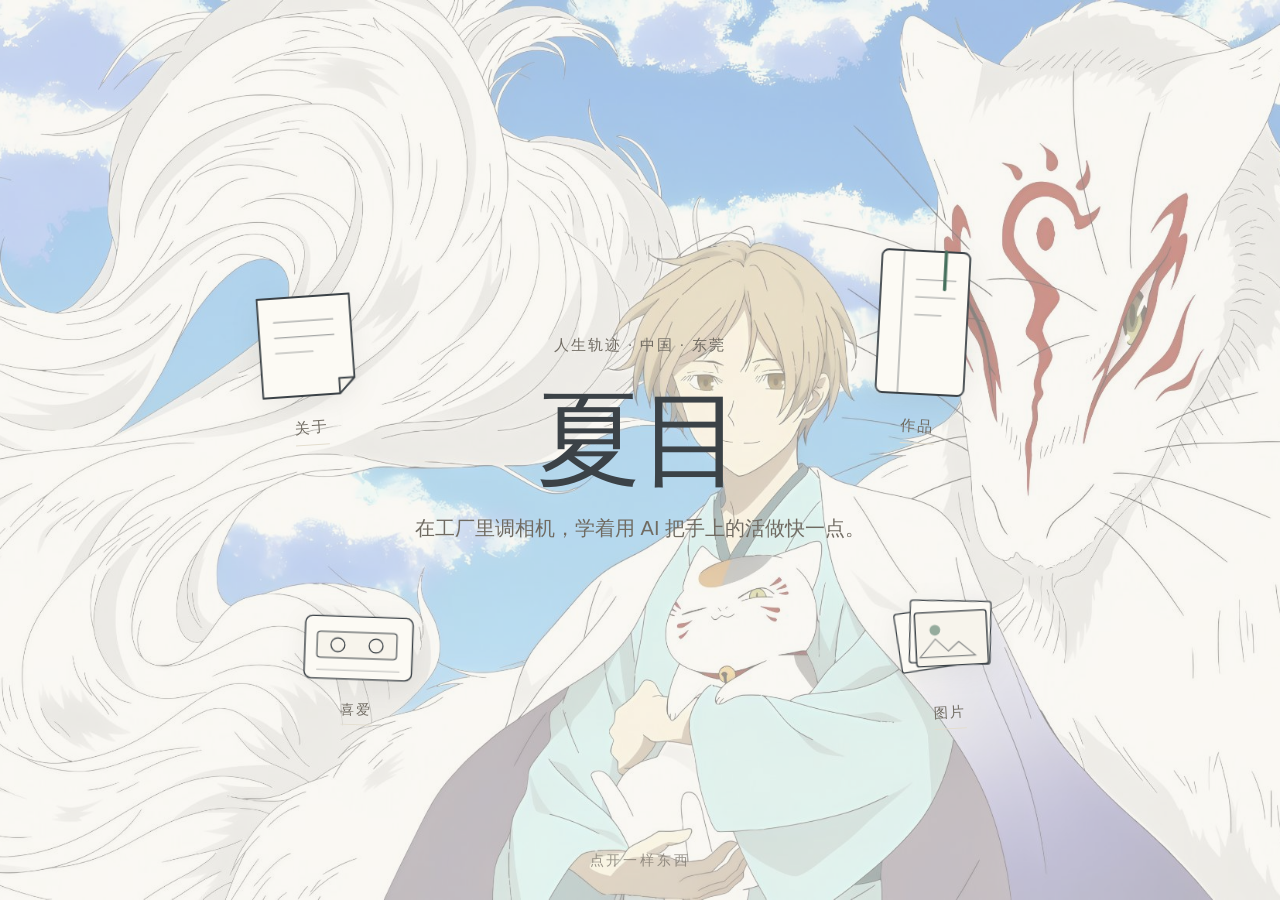
==== commit 969ce869: "主页：鼠标聚光效果（可开关、可调光圈）" ====
--- a/index.html
+++ b/index.html
@@ -14,7 +14,7 @@
 </head>
 <body class="page-home">
 <a class="skip-link" href="#main">跳到正文</a>
-  <main id="main" class="home">
+  <main id="main" class="home" data-spotlight="on" style="--spot-r:170px">
     <div class="home-bg" style="background-image:url('assets/home-bg.jpg');--scrim:0.55"></div>
     <div class="home-intro">
       <p class="eyebrow">人生轨迹 · 中国 · 东莞</p>
@@ -50,5 +50,20 @@
     </div>
     <p class="home-hint">点开一样东西</p>
   </main>
+  <script>
+  // 鼠标聚光：更新遮罩圆心，让原图在指针附近透出来（没鼠标就不动）
+  ;(() => {
+    const root = document.documentElement
+    let raf = 0
+    window.addEventListener('pointermove', (e) => {
+      if (raf) return
+      raf = requestAnimationFrame(() => {
+        raf = 0
+        root.style.setProperty('--spot-x', e.clientX + 'px')
+        root.style.setProperty('--spot-y', e.clientY + 'px')
+      })
+    }, { passive: true })
+  })()
+</script>
 </body>
 </html>
--- a/styles.css
+++ b/styles.css
@@ -690,6 +690,22 @@
   opacity: var(--scrim, 0.55);
 }
 
+/* 鼠标聚光：遮罩在指针处开个软边洞，原图透出来；开关在主页的 data-spotlight */
+.home[data-spotlight="on"] .home-bg::after {
+  -webkit-mask-image: radial-gradient(
+    circle var(--spot-r, 170px) at var(--spot-x, -999px) var(--spot-y, -999px),
+    transparent 0,
+    transparent 36%,
+    black 100%
+  );
+  mask-image: radial-gradient(
+    circle var(--spot-r, 170px) at var(--spot-x, -999px) var(--spot-y, -999px),
+    transparent 0,
+    transparent 36%,
+    black 100%
+  );
+}
+
 /* 背景图缓慢呼吸；系统要求减少动态就停 */
 .home-bg.is-slow {
   animation: breathe 34s ease-in-out infinite alternate;
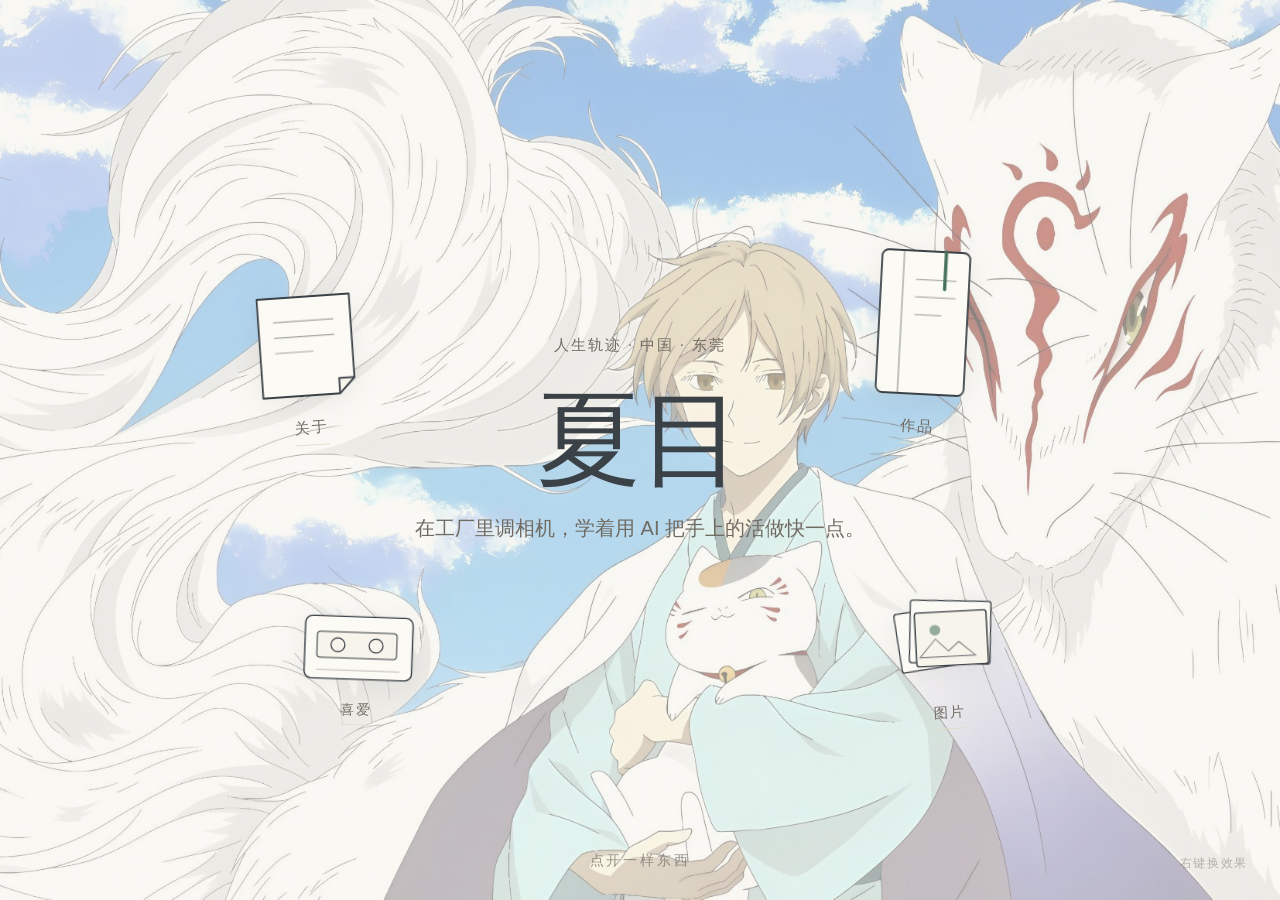
==== commit b76e9201: "主页：右键效果菜单（聚光/缩放/压暗/关闭）" ====
--- a/index.html
+++ b/index.html
@@ -14,7 +14,7 @@
 </head>
 <body class="page-home">
 <a class="skip-link" href="#main">跳到正文</a>
-  <main id="main" class="home" data-spotlight="on" style="--spot-r:170px">
+  <main id="main" class="home" data-spotlight="on" style="--spot-r:170px" data-defaults='{"spotlight":true,"motion":false,"scrim":0.55,"size":170}'>
     <div class="home-bg" style="background-image:url('assets/home-bg.jpg');--scrim:0.55"></div>
     <div class="home-intro">
       <p class="eyebrow">人生轨迹 · 中国 · 东莞</p>
@@ -49,21 +49,8 @@
   </svg></span><span class="object-label">图片</span></a>
     </div>
     <p class="home-hint">点开一样东西</p>
+    <p class="fx-hint">右键换效果</p>
   </main>
-  <script>
-  // 鼠标聚光：更新遮罩圆心，让原图在指针附近透出来（没鼠标就不动）
-  ;(() => {
-    const root = document.documentElement
-    let raf = 0
-    window.addEventListener('pointermove', (e) => {
-      if (raf) return
-      raf = requestAnimationFrame(() => {
-        raf = 0
-        root.style.setProperty('--spot-x', e.clientX + 'px')
-        root.style.setProperty('--spot-y', e.clientY + 'px')
-      })
-    }, { passive: true })
-  })()
-</script>
+  <script src="assets/home-effects.js" defer></script>
 </body>
 </html>
--- a/styles.css
+++ b/styles.css
@@ -811,6 +811,103 @@
   opacity: 0.7;
 }
 
+/* 右键效果菜单的提示（触摸设备不显示，因为右键不可用） */
+.fx-hint {
+  position: absolute;
+  bottom: 26px;
+  right: 32px;
+  margin: 0;
+  font-family: var(--kai);
+  font-size: 12px;
+  letter-spacing: 0.14em;
+  color: var(--muted);
+  opacity: 0.45;
+}
+
+@media (hover: none) {
+  .fx-hint {
+    display: none;
+  }
+}
+
+/* ---------- 右键效果菜单 ---------- */
+
+.fx-menu {
+  position: fixed;
+  z-index: 50;
+  min-width: 200px;
+  padding: 8px;
+  background: var(--surface);
+  border: 1px solid var(--line);
+  border-radius: 12px;
+  box-shadow: 0 10px 30px rgb(0 0 0 / 0.12);
+  font-family: var(--sans);
+  font-size: 13px;
+  color: var(--ink);
+}
+
+.fx-menu .fx-title,
+.fx-menu .fx-sub {
+  margin: 4px 8px 6px;
+  font-size: 11px;
+  letter-spacing: 0.12em;
+  color: var(--muted);
+}
+
+.fx-menu .fx-sub {
+  margin-top: 2px;
+}
+
+.fx-menu button {
+  display: flex;
+  justify-content: space-between;
+  align-items: center;
+  gap: 12px;
+  width: 100%;
+  padding: 7px 10px;
+  border: 0;
+  border-radius: 8px;
+  background: transparent;
+  color: inherit;
+  font: inherit;
+  text-align: left;
+  cursor: pointer;
+}
+
+.fx-menu button:hover,
+.fx-menu button:focus-visible {
+  background: var(--paper);
+  outline: none;
+}
+
+.fx-menu .fx-mark {
+  color: var(--accent);
+}
+
+.fx-menu .fx-sep {
+  height: 1px;
+  margin: 6px 4px;
+  background: var(--line);
+}
+
+.fx-menu .fx-row {
+  display: flex;
+  gap: 6px;
+  padding: 0 6px 4px;
+}
+
+.fx-menu .fx-row button {
+  justify-content: center;
+  flex: 1;
+  border: 1px solid var(--line);
+  padding: 5px 0;
+}
+
+.fx-menu .fx-row button.on {
+  border-color: var(--accent);
+  color: var(--accent);
+}
+
 @media (prefers-reduced-motion: reduce) {
   .home-bg.is-slow { animation: none; }
   .object,
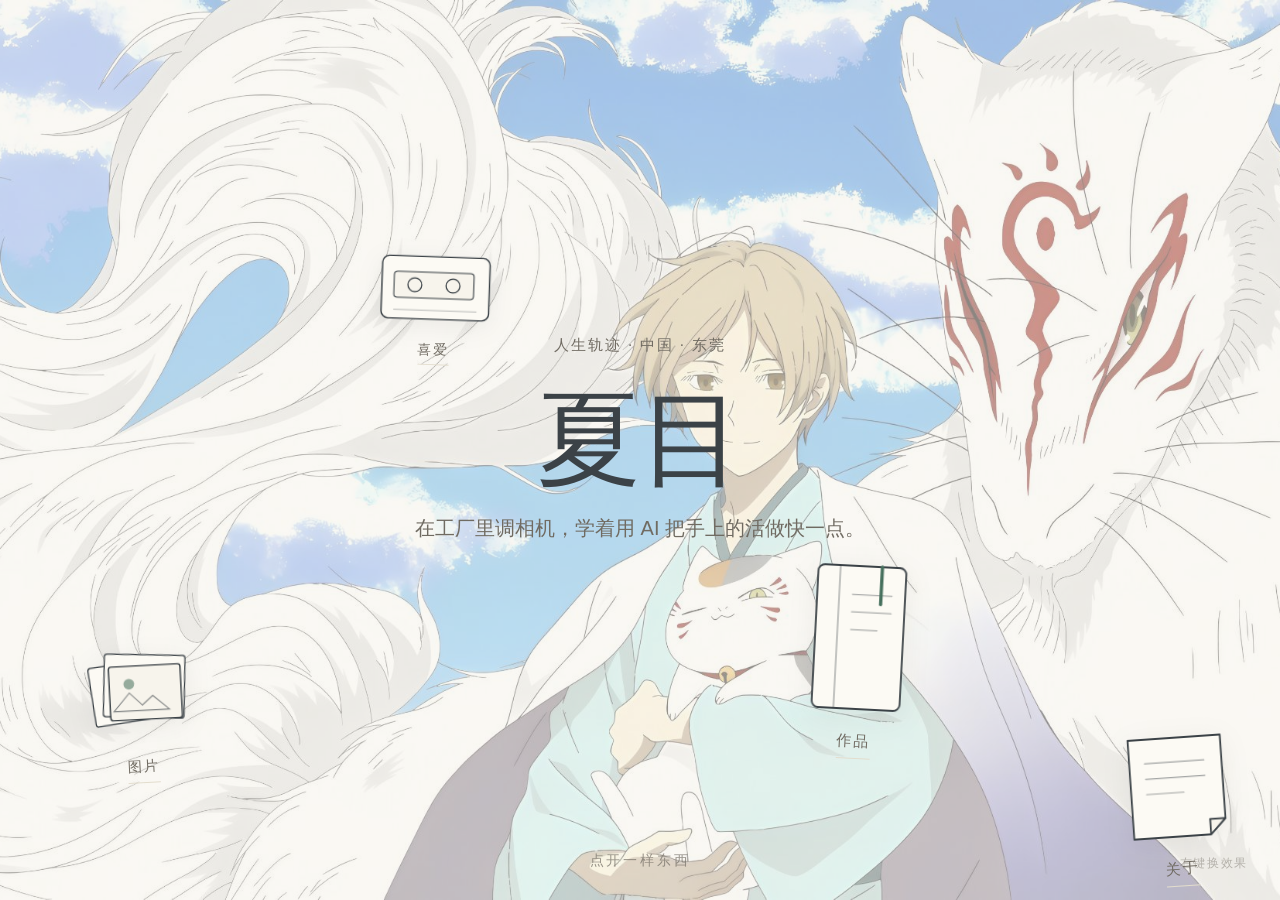
==== commit 0054e52c: "编辑器：新增「图片」页签，可上传/排序/删除照片" ====
--- a/index.html
+++ b/index.html
@@ -22,25 +22,25 @@
       <p class="tagline">在工厂里调相机，学着用 AI 把手上的活做快一点。</p>
     </div>
     <div class="objects" aria-label="入口">
-      <a class="object" href="about/" style="--x:24%;--y:40%;--r:-4deg;--s:1"><span class="object-art"><svg viewBox="0 0 120 120" aria-hidden="true">
+      <a class="object" data-key="about" href="about/" style="--x:92%;--y:89%;--r:-4deg;--s:1"><span class="object-art"><svg viewBox="0 0 120 120" aria-hidden="true">
     <path d="M18 20h84v76l-14 14H18z" fill="var(--surface)" stroke="currentColor" stroke-width="1.6" stroke-linejoin="round"/>
     <path d="M88 96v14l14-14z" fill="var(--paper)" stroke="currentColor" stroke-width="1.6" stroke-linejoin="round"/>
     <path d="M32 42h54M32 56h54M32 70h34" stroke="currentColor" stroke-width="1.1" opacity=".45" stroke-linecap="round"/>
   </svg></span><span class="object-label">关于</span></a>
-      <a class="object" href="works/" style="--x:72%;--y:38%;--r:3deg;--s:1"><span class="object-art"><svg viewBox="0 0 120 150" aria-hidden="true">
+      <a class="object" data-key="works" href="works/" style="--x:67%;--y:73%;--r:3deg;--s:1"><span class="object-art"><svg viewBox="0 0 120 150" aria-hidden="true">
     <rect x="20" y="10" width="80" height="130" rx="6" fill="var(--surface)" stroke="currentColor" stroke-width="1.6"/>
     <path d="M40 10v130" stroke="currentColor" stroke-width="1.2" opacity=".45"/>
     <path d="M52 36h36M52 52h36M52 68h24" stroke="currentColor" stroke-width="1.1" opacity=".4" stroke-linecap="round"/>
     <path d="M78 10v34" stroke="var(--accent)" stroke-width="3" stroke-linecap="round"/>
   </svg></span><span class="object-label">作品</span></a>
-      <a class="object" href="likes/" style="--x:28%;--y:74%;--r:2deg;--s:0.92"><span class="object-art"><svg viewBox="0 0 140 96" aria-hidden="true">
+      <a class="object" data-key="likes" href="likes/" style="--x:34%;--y:34%;--r:2deg;--s:0.92"><span class="object-art"><svg viewBox="0 0 140 96" aria-hidden="true">
     <rect x="8" y="12" width="124" height="72" rx="8" fill="var(--surface)" stroke="currentColor" stroke-width="1.6"/>
     <rect x="22" y="30" width="92" height="30" rx="4" fill="var(--paper)" stroke="currentColor" stroke-width="1.2"/>
     <circle cx="46" cy="45" r="8" stroke="currentColor" stroke-width="1.4" fill="none"/>
     <circle cx="90" cy="45" r="8" stroke="currentColor" stroke-width="1.4" fill="none"/>
     <path d="M22 74h96" stroke="currentColor" stroke-width="1.1" opacity=".35"/>
   </svg></span><span class="object-label">喜爱</span></a>
-      <a class="object" href="photos/" style="--x:74%;--y:73%;--r:-3deg;--s:0.95"><span class="object-art"><svg viewBox="0 0 140 120" aria-hidden="true">
+      <a class="object" data-key="photos" href="photos/" style="--x:11%;--y:79%;--r:-3deg;--s:0.95"><span class="object-art"><svg viewBox="0 0 140 120" aria-hidden="true">
     <rect x="16" y="26" width="86" height="66" rx="3" fill="var(--surface)" stroke="currentColor" stroke-width="1.4" transform="rotate(-6 59 59)"/>
     <rect x="30" y="18" width="90" height="70" rx="3" fill="var(--surface)" stroke="currentColor" stroke-width="1.4" transform="rotate(4 75 53)"/>
     <rect x="36" y="30" width="80" height="60" rx="3" fill="var(--paper)" stroke="currentColor" stroke-width="1.6"/>
--- a/styles.css
+++ b/styles.css
@@ -23,6 +23,7 @@
   --radius: 14px;
   --wrap: 1120px;
   --read: 760px;
+  --ts: 1;
 }
 
 /* 夜里：纸换成墨绿灰，字换成旧纸色，青还在 */
@@ -68,7 +69,7 @@
   background-repeat: repeat;
   color: var(--ink);
   font-family: var(--sans);
-  font-size: 17px;
+  font-size: calc(17px * var(--ts, 1));
   line-height: 1.86;
   -webkit-font-smoothing: antialiased;
 }
@@ -135,7 +136,7 @@
 .name {
   margin: 0;
   font-family: var(--serif);
-  font-size: clamp(54px, 7.6vw, 96px);
+  font-size: clamp(calc(54px * var(--ts, 1)), calc(7.6vw * var(--ts, 1)), calc(96px * var(--ts, 1)));
   line-height: 1.06;
   letter-spacing: -0.012em;
   font-weight: 500;
@@ -144,7 +145,7 @@
 .tagline {
   max-width: var(--read);
   margin: 22px 0 0;
-  font-size: clamp(18px, 1.9vw, 22px);
+  font-size: clamp(calc(18px * var(--ts, 1)), calc(1.9vw * var(--ts, 1)), calc(22px * var(--ts, 1)));
   line-height: 1.62;
   color: var(--muted);
 }
@@ -299,7 +300,7 @@
 .stage-title {
   margin: 0;
   font-family: var(--serif);
-  font-size: clamp(24px, 2.5vw, 31px);
+  font-size: clamp(calc(24px * var(--ts, 1)), calc(2.5vw * var(--ts, 1)), calc(31px * var(--ts, 1)));
   line-height: 1.34;
   font-weight: 500;
   text-wrap: balance;
@@ -723,7 +724,7 @@
 }
 
 .home-intro .name {
-  font-size: clamp(48px, 9vw, 104px);
+  font-size: clamp(calc(48px * var(--ts, 1)), calc(9vw * var(--ts, 1)), calc(104px * var(--ts, 1)));
   line-height: 1.04;
   margin: 10px 0 0;
 }
@@ -852,6 +853,35 @@
   font-size: 11px;
   letter-spacing: 0.12em;
   color: var(--muted);
+}
+
+.fx-menu .fx-head {
+  display: flex;
+  align-items: center;
+  justify-content: space-between;
+  padding: 2px 6px 0 8px;
+}
+
+.fx-menu .fx-head .fx-title {
+  margin: 0;
+}
+
+.fx-menu .fx-close {
+  width: 22px;
+  height: 22px;
+  padding: 0;
+  border: 0;
+  border-radius: 6px;
+  background: transparent;
+  color: var(--muted);
+  font-size: 16px;
+  line-height: 1;
+  cursor: pointer;
+}
+
+.fx-menu .fx-close:hover {
+  background: var(--paper);
+  color: var(--ink);
 }
 
 .fx-menu .fx-sub {
@@ -908,6 +938,90 @@
   color: var(--accent);
 }
 
+/* ---------- 编辑位置：拖动入口 + 底部操作条 ---------- */
+
+.home.is-editing .object {
+  cursor: grab;
+  outline: 1px dashed var(--accent);
+  outline-offset: 6px;
+}
+
+.home.is-editing .object.dragging {
+  cursor: grabbing;
+  outline-style: solid;
+}
+
+.home.is-editing .home-hint,
+.home.is-editing .fx-hint {
+  opacity: 0;
+}
+
+.fx-bar {
+  position: fixed;
+  left: 50%;
+  bottom: 22px;
+  transform: translateX(-50%);
+  z-index: 60;
+  display: flex;
+  align-items: center;
+  gap: 8px;
+  padding: 8px 10px 8px 16px;
+  background: var(--surface);
+  border: 1px solid var(--line);
+  border-radius: 999px;
+  box-shadow: 0 10px 30px rgb(0 0 0 / 0.12);
+  font-size: 13px;
+}
+
+.fx-bar-tip {
+  color: var(--muted);
+  margin-right: 6px;
+}
+
+.fx-bar button {
+  padding: 5px 12px;
+  border: 1px solid var(--line);
+  border-radius: 999px;
+  background: transparent;
+  color: inherit;
+  font: inherit;
+  cursor: pointer;
+}
+
+.fx-bar button:hover {
+  border-color: var(--accent);
+  color: var(--accent);
+}
+
+.fx-bar button[data-edit="save"] {
+  background: var(--accent);
+  border-color: var(--accent);
+  color: var(--paper);
+}
+
+.fx-toast {
+  position: fixed;
+  left: 50%;
+  bottom: 84px;
+  transform: translateX(-50%) translateY(10px);
+  z-index: 61;
+  max-width: min(520px, 88vw);
+  padding: 9px 16px;
+  border-radius: 999px;
+  background: var(--ink);
+  color: var(--paper);
+  font-size: 13px;
+  line-height: 1.5;
+  opacity: 0;
+  pointer-events: none;
+  transition: opacity 0.2s ease, transform 0.2s ease;
+}
+
+.fx-toast.on {
+  opacity: 1;
+  transform: translateX(-50%) translateY(0);
+}
+
 @media (prefers-reduced-motion: reduce) {
   .home-bg.is-slow { animation: none; }
   .object,
@@ -929,7 +1043,7 @@
 .inner-title {
   margin: 6px 0 0;
   font-family: var(--serif);
-  font-size: clamp(28px, 4vw, 42px);
+  font-size: clamp(calc(28px * var(--ts, 1)), calc(4vw * var(--ts, 1)), calc(42px * var(--ts, 1)));
   font-weight: 500;
   line-height: 1.25;
 }
